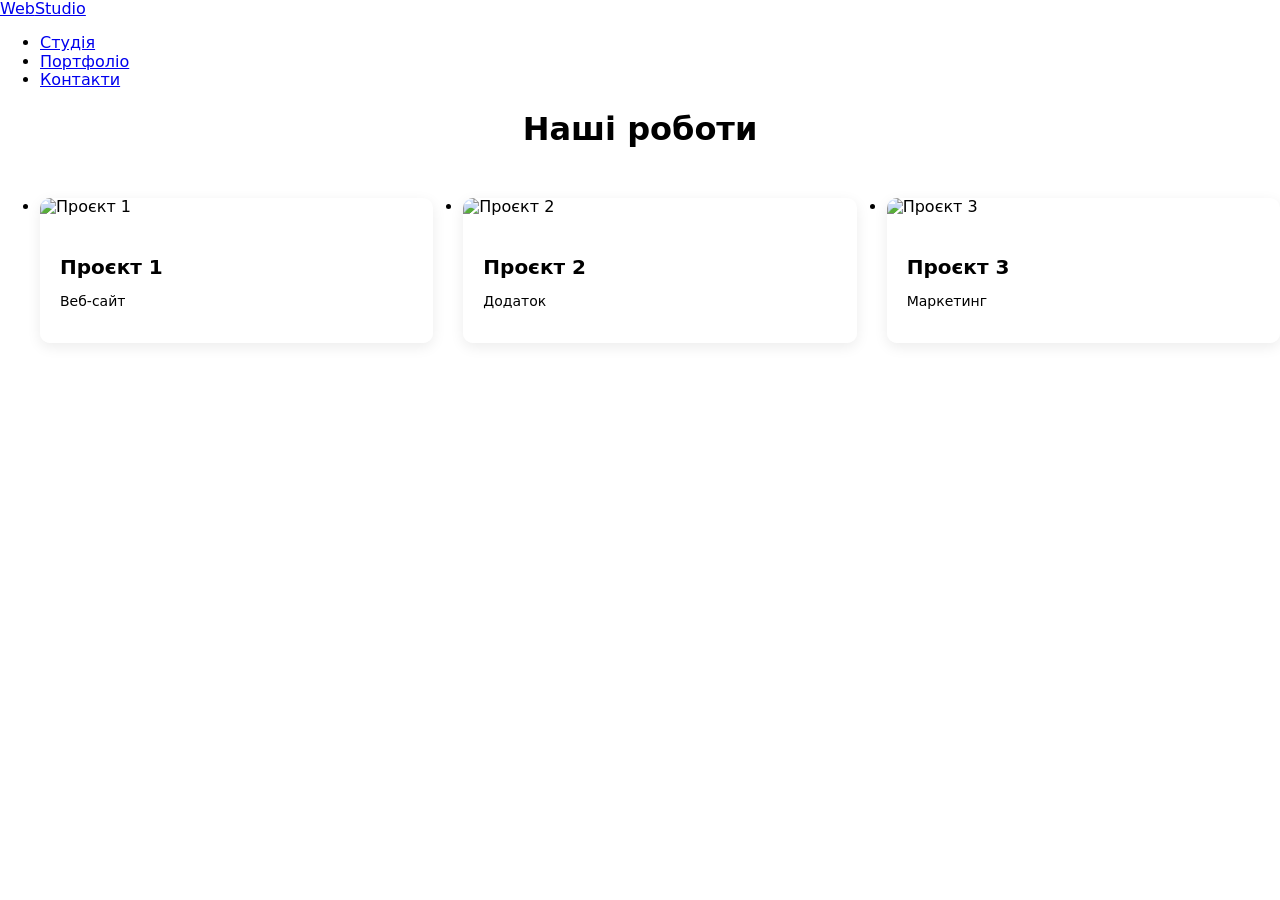
==== portfolio.html @ 85e7de95 "Type 3 lab3" ====
<!DOCTYPE html>
<html lang="uk">
<head>
    <meta charset="UTF-8">
    <meta name="viewport" content="width=device-width, initial-scale=1.0">
    <title>WebStudio — Портфоліо</title>

    <link rel="stylesheet" href="https://cdnjs.cloudflare.com/ajax/libs/modern-normalize/2.0.0/modern-normalize.min.css">
    <link rel="stylesheet" href="./css/styles.css">
</head>

<body>

<header class="page-header">
    <div class="container main-nav">
        <nav class="nav">
            <a href="./index.html" class="logo"><span class="accent">Web</span>Studio</a>

            <ul class="site-nav list">
                <li><a href="./index.html" class="link">Студія</a></li>
                <li><a href="./portfolio.html" class="link current">Портфоліо</a></li>
                <li><a href="./contacts.html" class="link">Контакти</a></li>
            </ul>
        </nav>
    </div>
</header>

<main class="section">
    <div class="container">
        <h1 class="portfolio-title">Наші роботи</h1>

        <ul class="portfolio-grid list">

            <li>
                <a href="#" class="portfolio-card">
                    <div class="portfolio-thumb">
                        <img src="./images/portfolio/project1.jpg" alt="Проєкт 1">
                    </div>
                    <div class="portfolio-info">
                        <h3>Проєкт 1</h3>
                        <p>Веб-сайт</p>
                    </div>
                </a>
            </li>

            <li>
                <a href="#" class="portfolio-card">
                    <div class="portfolio-thumb">
                        <img src="./images/portfolio/project2.jpg" alt="Проєкт 2">
                    </div>
                    <div class="portfolio-info">
                        <h3>Проєкт 2</h3>
                        <p>Додаток</p>
                    </div>
                </a>
            </li>

            <li>
                <a href="#" class="portfolio-card">
                    <div class="portfolio-thumb">
                        <img src="./images/portfolio/project3.jpg" alt="Проєкт 3">
                    </div>
                    <div class="portfolio-info">
                        <h3>Проєкт 3</h3>
                        <p>Маркетинг</p>
                    </div>
                </a>
            </li>

        </ul>
    </div>
</main>

</body>
</html>
---- css/styles.css ----
/* Заголовок портфолио */
.portfolio-title {
  font-size: 32px;
  font-weight: 700;
  color: var(--title-text-color);
  text-align: center;
  margin-bottom: 50px;
}

/* Сетка */
.portfolio-grid {
  display: grid;
  grid-template-columns: repeat(3, 1fr);
  gap: 30px;
}

/* Карточка */
.portfolio-card {
  display: block;
  background: #fff;
  border-radius: 10px;
  overflow: hidden;
  text-decoration: none;
  color: var(--title-text-color);
  box-shadow: 0 4px 14px rgba(0,0,0,0.08);
  transition: transform .3s ease, box-shadow .3s ease;
}

.portfolio-card:hover {
  transform: translateY(-6px);
  box-shadow: 0 10px 25px rgba(0,0,0,0.15);
}

/* Фото */
.portfolio-thumb img {
  width: 100%;
  height: 220px;
  object-fit: cover;
}

/* Подпись */
.portfolio-info {
  padding: 20px;
  background: #fff;
}

.portfolio-info h3 {
  font-size: 20px;
  margin-bottom: 8px;
}

.portfolio-info p {
  font-size: 14px;
  color: var(--primary-text-color);
}
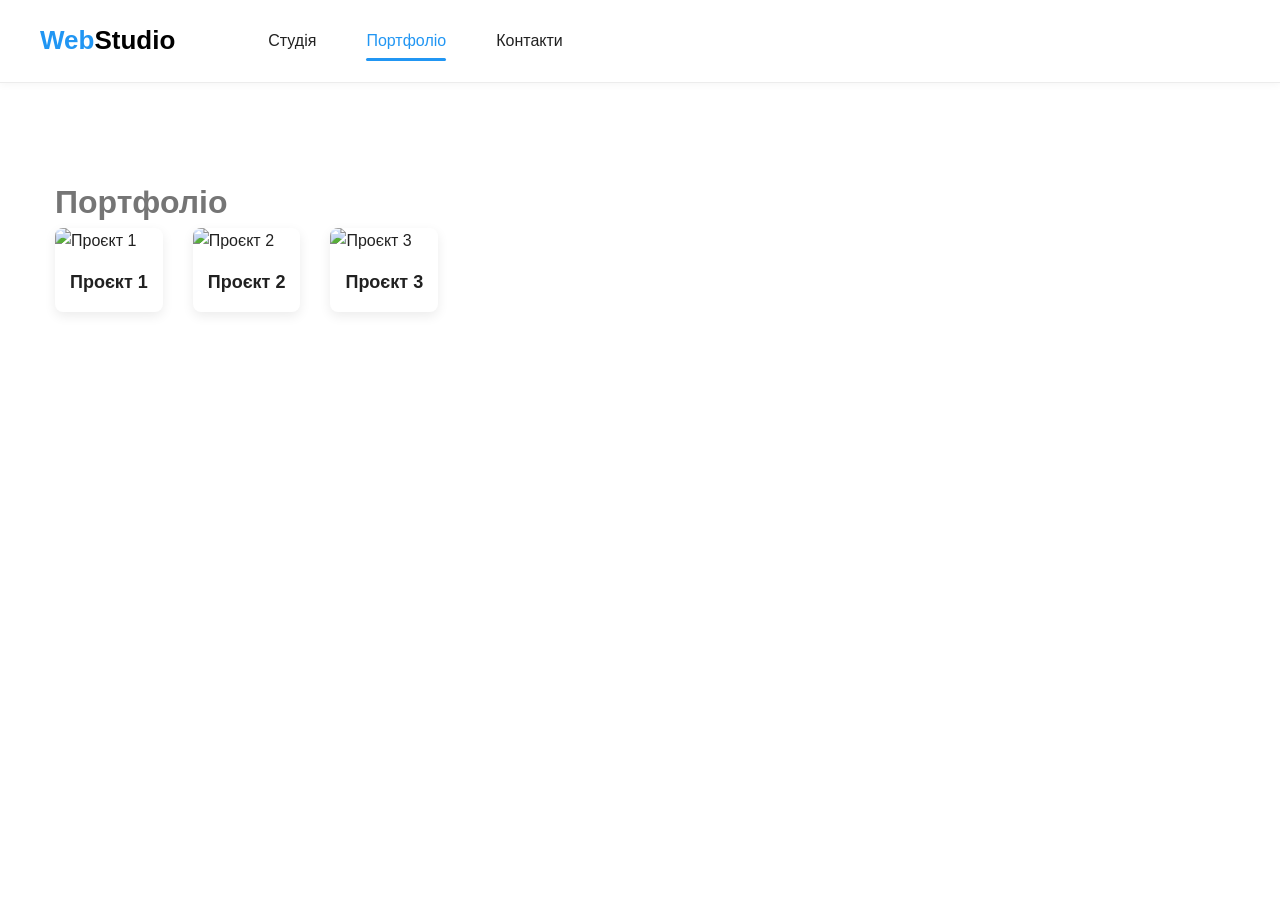
==== commit fed788b4: "Type 3.1 lab3" ====
--- a/portfolio.html
+++ b/portfolio.html
@@ -27,46 +27,29 @@
 
 <main class="section">
     <div class="container">
-        <h1 class="portfolio-title">Наші роботи</h1>
+        <h1>Портфоліо</h1>
 
         <ul class="portfolio-grid list">
-
             <li>
                 <a href="#" class="portfolio-card">
-                    <div class="portfolio-thumb">
-                        <img src="./images/portfolio/project1.jpg" alt="Проєкт 1">
-                    </div>
-                    <div class="portfolio-info">
-                        <h3>Проєкт 1</h3>
-                        <p>Веб-сайт</p>
-                    </div>
+                    <img src="./images/portfolio/project1.jpg" alt="Проєкт 1">
+                    <h3>Проєкт 1</h3>
                 </a>
             </li>
 
             <li>
                 <a href="#" class="portfolio-card">
-                    <div class="portfolio-thumb">
-                        <img src="./images/portfolio/project2.jpg" alt="Проєкт 2">
-                    </div>
-                    <div class="portfolio-info">
-                        <h3>Проєкт 2</h3>
-                        <p>Додаток</p>
-                    </div>
+                    <img src="./images/portfolio/project2.jpg" alt="Проєкт 2">
+                    <h3>Проєкт 2</h3>
                 </a>
             </li>
 
             <li>
                 <a href="#" class="portfolio-card">
-                    <div class="portfolio-thumb">
-                        <img src="./images/portfolio/project3.jpg" alt="Проєкт 3">
-                    </div>
-                    <div class="portfolio-info">
-                        <h3>Проєкт 3</h3>
-                        <p>Маркетинг</p>
-                    </div>
+                    <img src="./images/portfolio/project3.jpg" alt="Проєкт 3">
+                    <h3>Проєкт 3</h3>
                 </a>
             </li>
-
         </ul>
     </div>
 </main>
--- a/css/styles.css
+++ b/css/styles.css
@@ -1,55 +1,282 @@
-/* Заголовок портфолио */
-.portfolio-title {
-  font-size: 32px;
+:root {
+  --primary-text-color: #757575;
+  --title-text-color: #212121;
+  --accent-color: #2196f3;
+  --white-color: #ffffff;
+  --bg-dark-color: #2f303a;
+  --light-bg: #f5f7fa;
+}
+
+/* RESET */
+h1, h2, h3, h4, h5, h6, p, ul {
+  margin: 0;
+  padding: 0;
+}
+
+.list {
+  list-style: none;
+}
+
+img {
+  display: block;
+  max-width: 100%;
+  height: auto;
+}
+
+body {
+  font-family: 'Roboto', sans-serif;
+  color: var(--primary-text-color);
+  background-color: var(--white-color);
+  line-height: 1.6;
+}
+
+/* Контейнер */
+.container {
+  width: 1200px;
+  padding: 0 15px;
+  margin: 0 auto;
+}
+
+/* Секції */
+.section {
+  padding: 94px 0;
+}
+
+/* Хедер */
+.page-header {
+  border-bottom: 1px solid #ececec;
+  background-color: #fff;
+  box-shadow: 0 2px 8px rgba(0,0,0,0.04);
+}
+
+.main-nav {
+  display: flex;
+  align-items: center;
+  padding: 20px 0;
+}
+
+/* Логотип */
+.logo {
+  font-family: 'Raleway', sans-serif;
   font-weight: 700;
+  font-size: 26px;
+  text-decoration: none;
+  color: #000;
+  transition: opacity .3s ease;
+}
+
+.logo:hover {
+  opacity: 0.7;
+}
+
+.accent {
+  color: var(--accent-color);
+}
+
+/* Навігація */
+.nav {
+  display: flex;
+  align-items: center;
+}
+
+.site-nav {
+  display: flex;
+  gap: 50px;
+  margin-left: 93px;
+}
+
+.link {
+  text-decoration: none;
   color: var(--title-text-color);
+  font-weight: 500;
+  padding: 8px 0;
+  transition: color .3s ease, transform .2s ease;
+}
+
+.link:hover,
+.link:focus {
+  color: var(--accent-color);
+  transform: translateY(-2px);
+}
+
+.current {
+  color: var(--accent-color);
+  position: relative;
+}
+
+.current::after {
+  content: "";
+  position: absolute;
+  left: 0;
+  bottom: -4px;
+  width: 100%;
+  height: 3px;
+  background-color: var(--accent-color);
+  border-radius: 2px;
+}
+
+/* Контакти */
+.auth-nav {
+  display: flex;
+  gap: 40px;
+  margin-left: auto;
+}
+
+.auth-nav .link {
+  color: var(--primary-text-color);
+}
+
+.auth-nav .link:hover {
+  color: var(--accent-color);
+}
+
+/* Герой */
+.hero {
+  background-color: var(--bg-dark-color);
   text-align: center;
-  margin-bottom: 50px;
-}
-
-/* Сетка */
+  padding: 200px 0;
+}
+
+.hero-center {
+  display: flex;
+  flex-direction: column;
+  align-items: center;
+}
+
+.hero-title {
+  color: var(--white-color);
+  font-weight: 900;
+  font-size: 44px;
+  text-transform: uppercase;
+  margin-bottom: 30px;
+  letter-spacing: 1px;
+}
+
+.hero-button {
+  padding: 14px 36px;
+  font-size: 16px;
+  font-weight: 700;
+  color: var(--white-color);
+  background-color: var(--accent-color);
+  border: none;
+  border-radius: 6px;
+  cursor: pointer;
+  transition: background .3s ease, transform .2s ease;
+  box-shadow: 0 4px 12px rgba(33, 150, 243, 0.4);
+  text-decoration: none;
+}
+
+.hero-button:hover {
+  background-color: #188ce8;
+  transform: translateY(-3px);
+}
+
+/* Особливості */
+.features-list {
+  display: flex;
+  gap: 30px;
+}
+
+.features-list .item {
+  width: 270px;
+  padding: 20px;
+  background: var(--light-bg);
+  border-radius: 8px;
+  box-shadow: 0 4px 12px rgba(0,0,0,0.05);
+  transition: transform .3s ease, box-shadow .3s ease;
+}
+
+.features-list .item:hover {
+  transform: translateY(-6px);
+  box-shadow: 0 8px 20px rgba(0,0,0,0.08);
+}
+
+.features-list .title {
+  font-size: 14px;
+  font-weight: 700;
+  margin-bottom: 10px;
+  color: var(--title-text-color);
+  letter-spacing: 0.5px;
+}
+
+.features-list .text {
+  font-size: 14px;
+  color: var(--primary-text-color);
+}
+
+/* Портфоліо */
 .portfolio-grid {
-  display: grid;
-  grid-template-columns: repeat(3, 1fr);
+  display: flex;
+  flex-wrap: wrap;
   gap: 30px;
 }
 
-/* Карточка */
 .portfolio-card {
   display: block;
+  text-decoration: none;
+  color: var(--title-text-color);
   background: #fff;
-  border-radius: 10px;
+  border-radius: 8px;
   overflow: hidden;
-  text-decoration: none;
-  color: var(--title-text-color);
-  box-shadow: 0 4px 14px rgba(0,0,0,0.08);
+  box-shadow: 0 4px 12px rgba(0,0,0,0.08);
   transition: transform .3s ease, box-shadow .3s ease;
 }
 
 .portfolio-card:hover {
   transform: translateY(-6px);
-  box-shadow: 0 10px 25px rgba(0,0,0,0.15);
-}
-
-/* Фото */
-.portfolio-thumb img {
+  box-shadow: 0 8px 20px rgba(0,0,0,0.12);
+}
+
+.portfolio-card img {
   width: 100%;
-  height: 220px;
-  object-fit: cover;
-}
-
-/* Подпись */
-.portfolio-info {
-  padding: 20px;
-  background: #fff;
-}
-
-.portfolio-info h3 {
-  font-size: 20px;
-  margin-bottom: 8px;
-}
-
-.portfolio-info p {
-  font-size: 14px;
-  color: var(--primary-text-color);
-}
+  display: block;
+}
+
+.portfolio-card h3 {
+  padding: 15px;
+  font-size: 18px;
+}
+
+/* Прихований заголовок */
+.visually-hidden {
+  position: absolute;
+  width: 1px;
+  height: 1px;
+  margin: -1px;
+  border: 0;
+  padding: 0;
+  white-space: nowrap;
+  clip-path: inset(100%);
+  clip: rect(0 0 0 0);
+  overflow: hidden;
+}
+
+/* Футер */
+.footer {
+  background-color: var(--bg-dark-color);
+  padding: 60px 0;
+  color: var(--white-color);
+}
+
+.footer-container {
+  display: flex;
+  flex-direction: column;
+  gap: 20px;
+}
+
+.footer-logo {
+  color: var(--white-color);
+}
+
+.footer-address .link {
+  color: rgba(255, 255, 255, 0.7);
+  transition: color .3s ease;
+}
+
+.footer-address .link:hover {
+  color: var(--accent-color);
+}
+
+.map-link {
+  color: var(--white-color);
+}
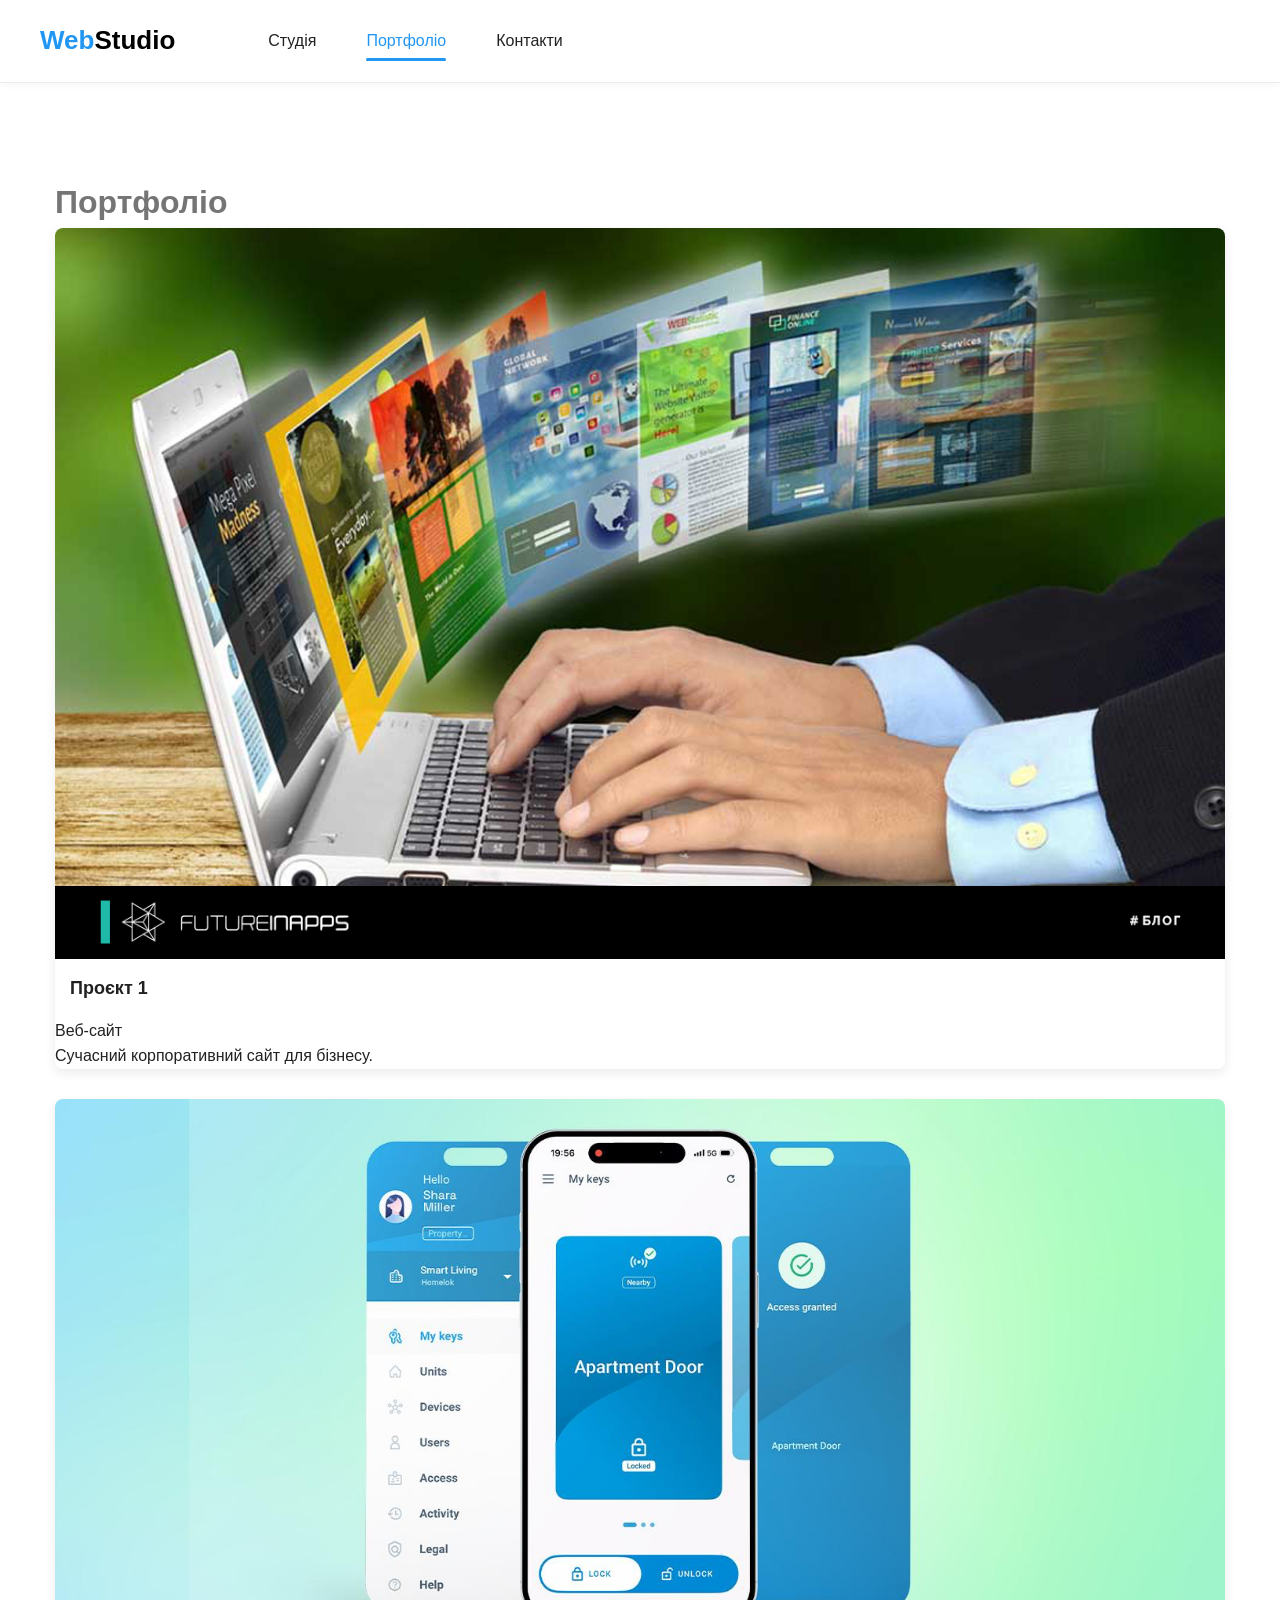
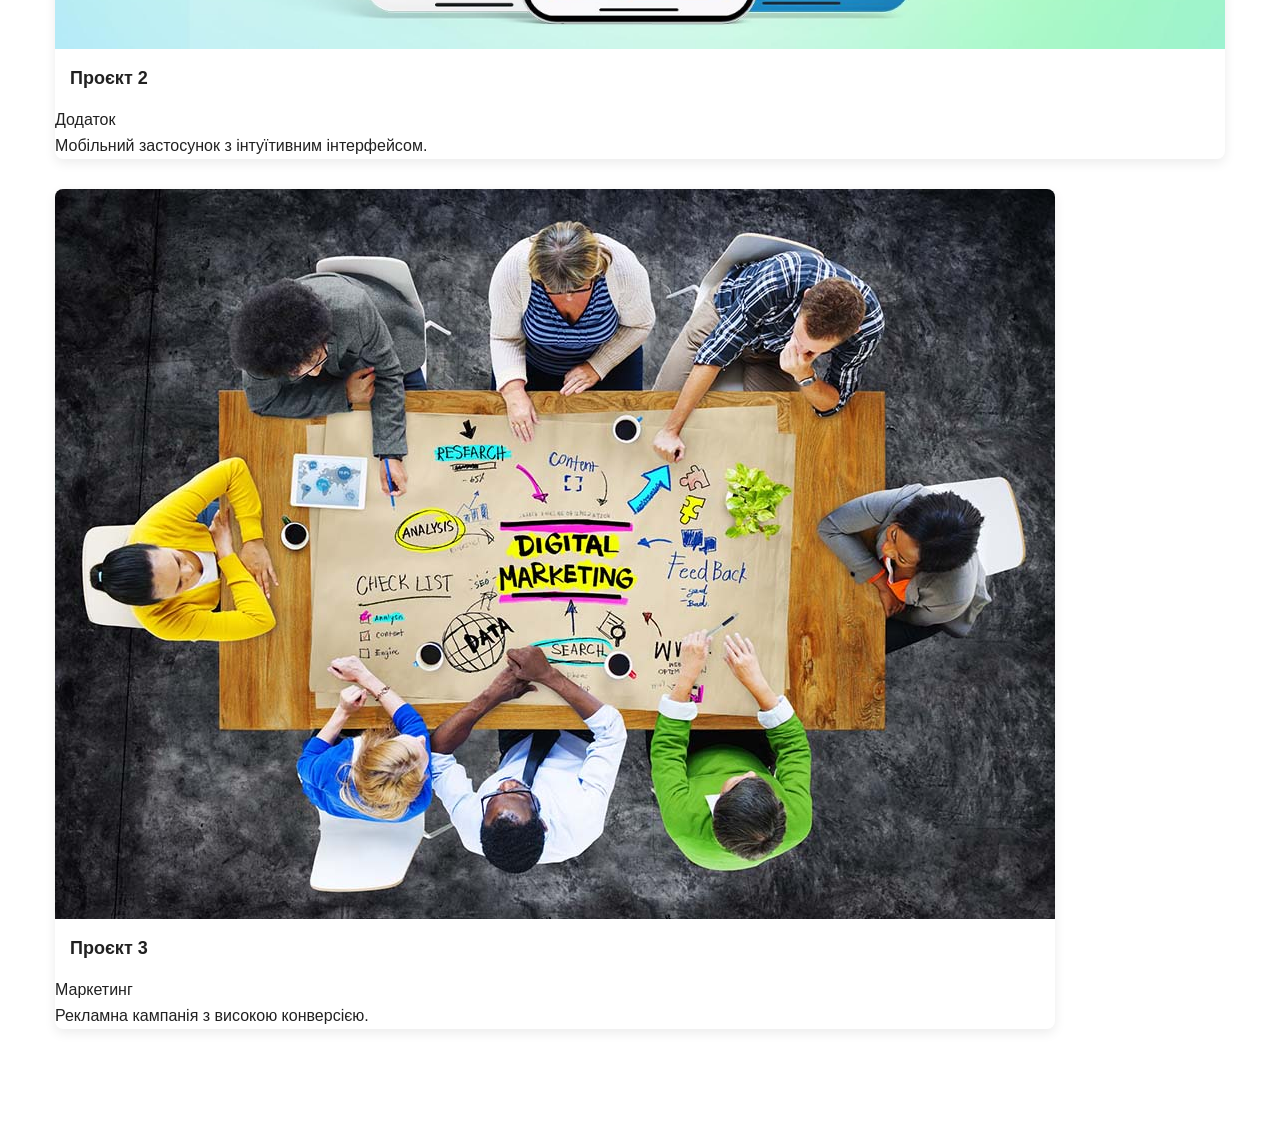
==== commit 28cdb25c: "lab 3 + начебто все порядку і працює" ====
--- a/portfolio.html
+++ b/portfolio.html
@@ -30,26 +30,43 @@
         <h1>Портфоліо</h1>
 
         <ul class="portfolio-grid list">
+
+            <!-- Проєкт 1 -->
             <li>
                 <a href="#" class="portfolio-card">
-                    <img src="./images/portfolio/project1.jpg" alt="Проєкт 1">
-                    <h3>Проєкт 1</h3>
+                    <img src="./images/portfolio/222.jpg" alt="Проєкт 1">
+                    <div class="portfolio-info">
+                        <h3 class="portfolio-name">Проєкт 1</h3>
+                        <p class="portfolio-type">Веб-сайт</p>
+                        <p class="portfolio-desc">Сучасний корпоративний сайт для бізнесу.</p>
+                    </div>
                 </a>
             </li>
 
+            <!-- Проєкт 2 -->
             <li>
                 <a href="#" class="portfolio-card">
-                    <img src="./images/portfolio/project2.jpg" alt="Проєкт 2">
-                    <h3>Проєкт 2</h3>
+                    <img src="./images/portfolio/1111.jpg" alt="Проєкт 2">
+                    <div class="portfolio-info">
+                        <h3 class="portfolio-name">Проєкт 2</h3>
+                        <p class="portfolio-type">Додаток</p>
+                        <p class="portfolio-desc">Мобільний застосунок з інтуїтивним інтерфейсом.</p>
+                    </div>
                 </a>
             </li>
 
+            <!-- Проєкт 3 -->
             <li>
                 <a href="#" class="portfolio-card">
-                    <img src="./images/portfolio/project3.jpg" alt="Проєкт 3">
-                    <h3>Проєкт 3</h3>
+                    <img src="./images/portfolio/333.jpg" alt="Проєкт 3">
+                    <div class="portfolio-info">
+                        <h3 class="portfolio-name">Проєкт 3</h3>
+                        <p class="portfolio-type">Маркетинг</p>
+                        <p class="portfolio-desc">Рекламна кампанія з високою конверсією.</p>
+                    </div>
                 </a>
             </li>
+
         </ul>
     </div>
 </main>
